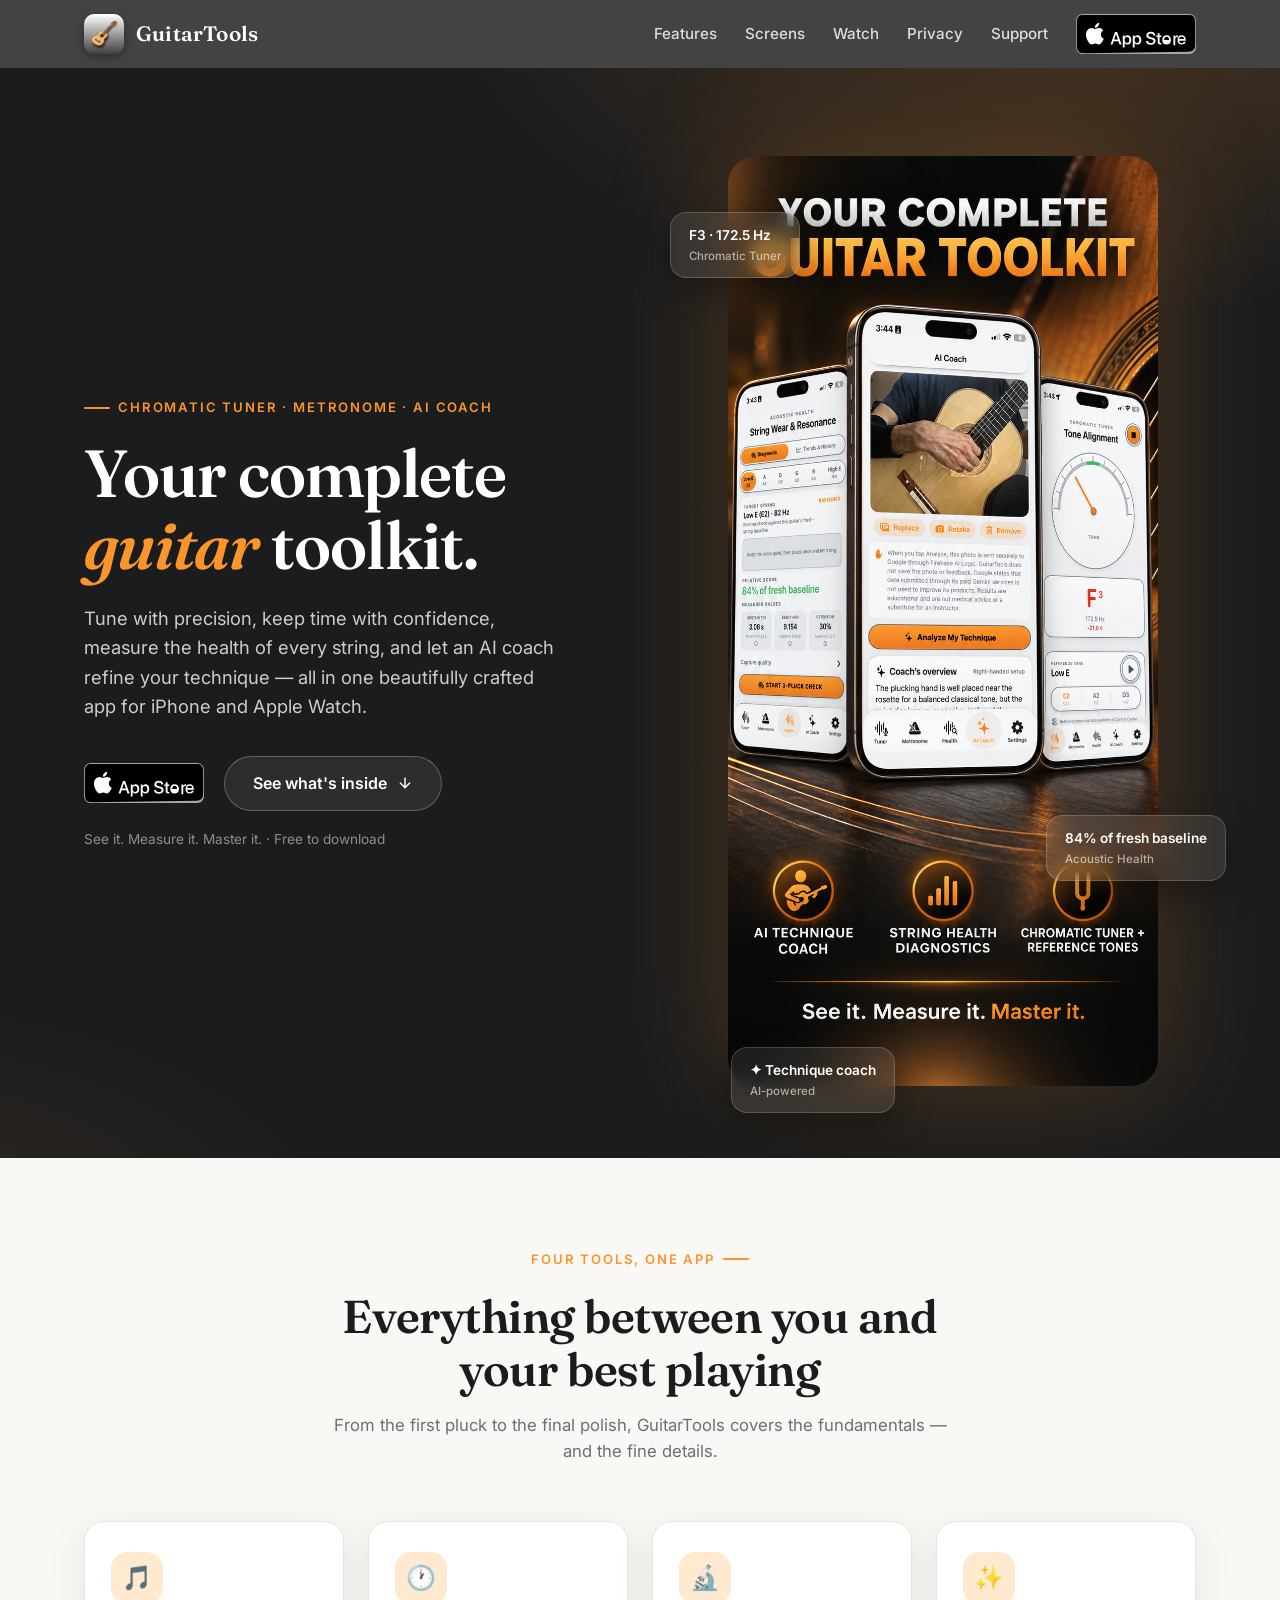
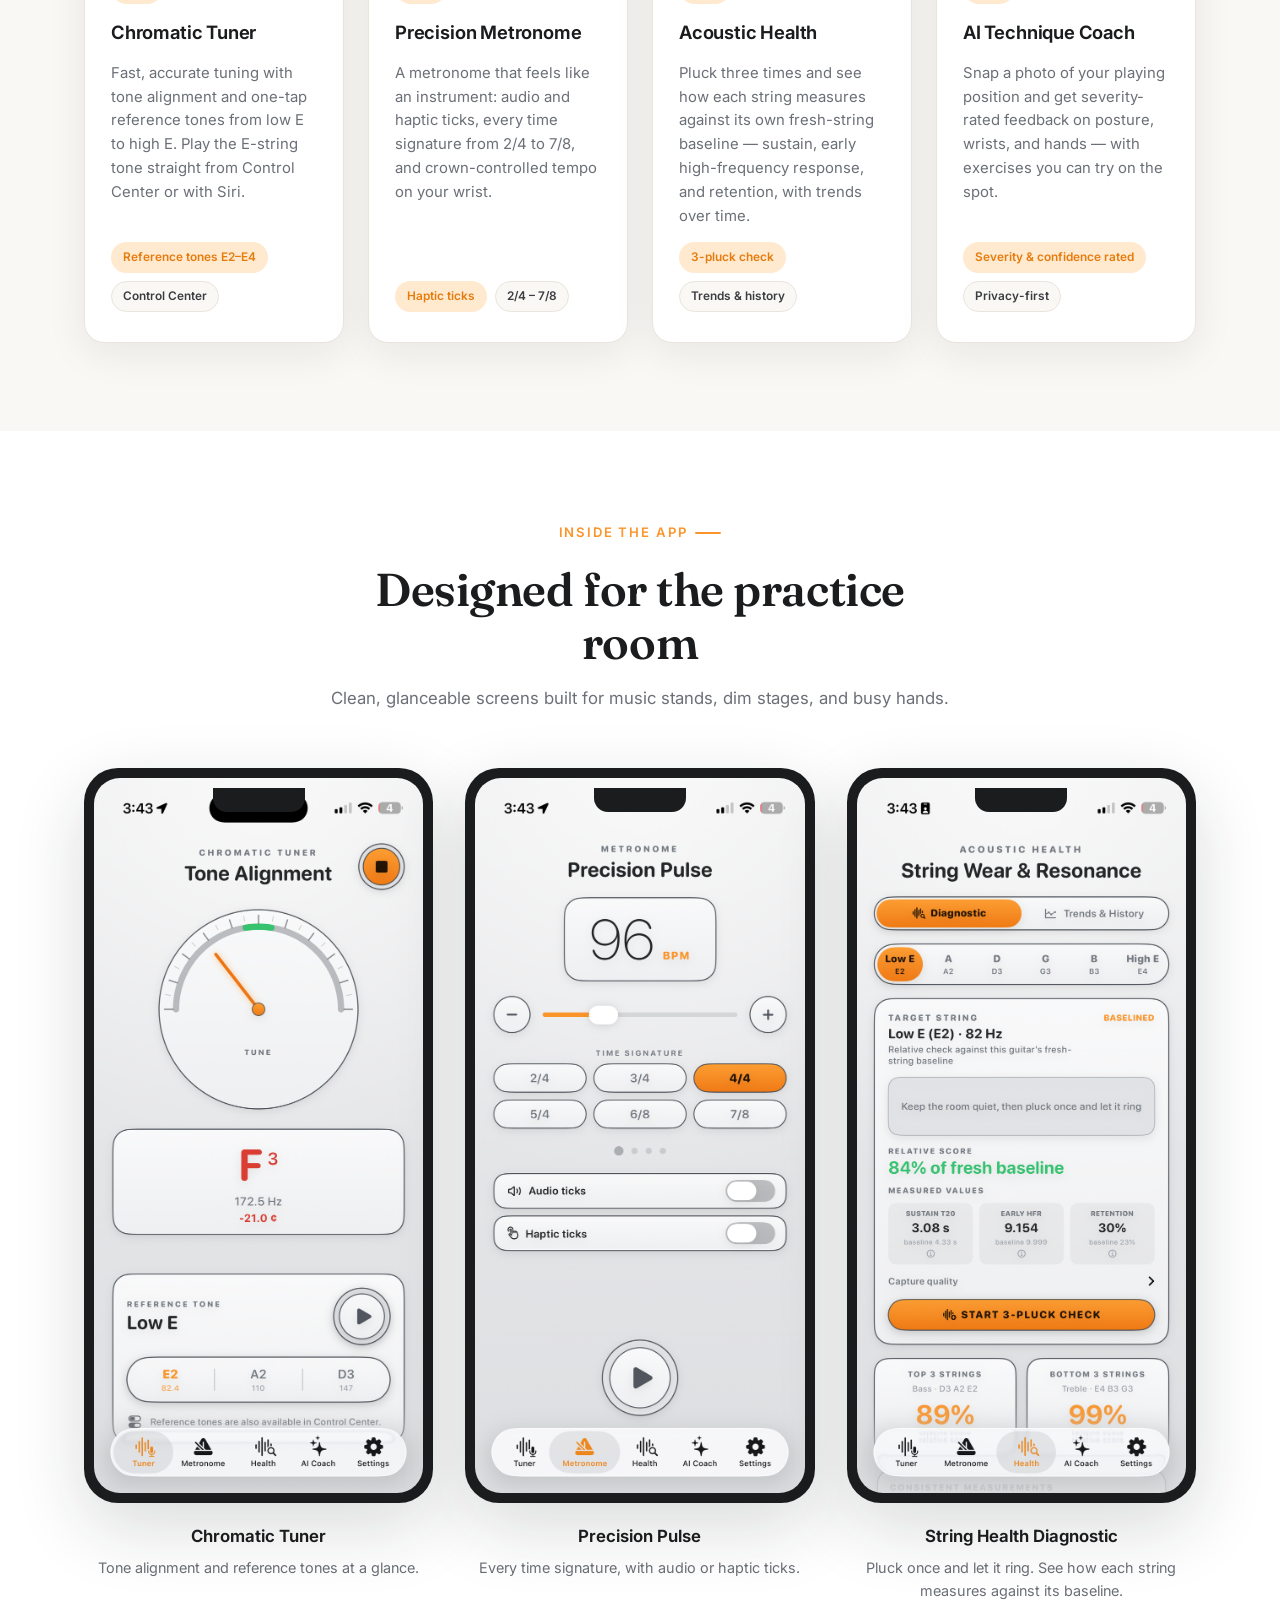
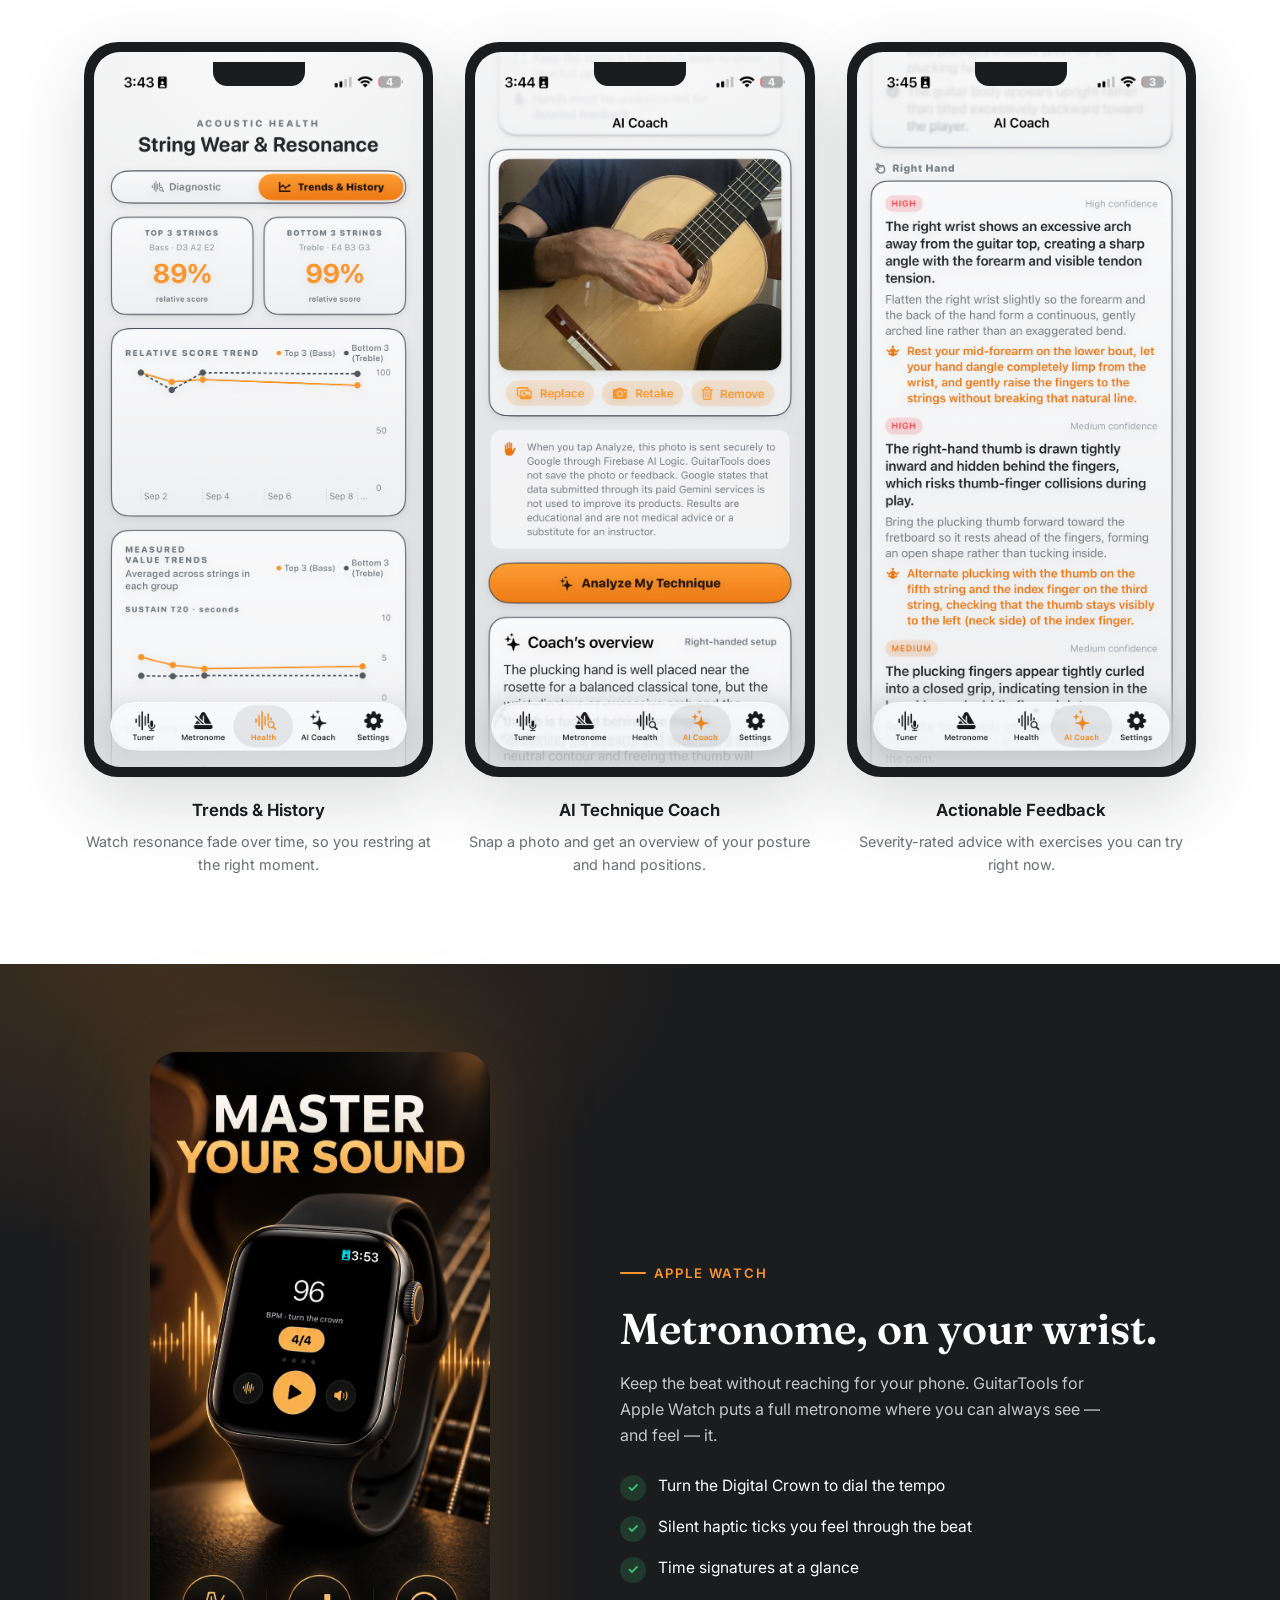
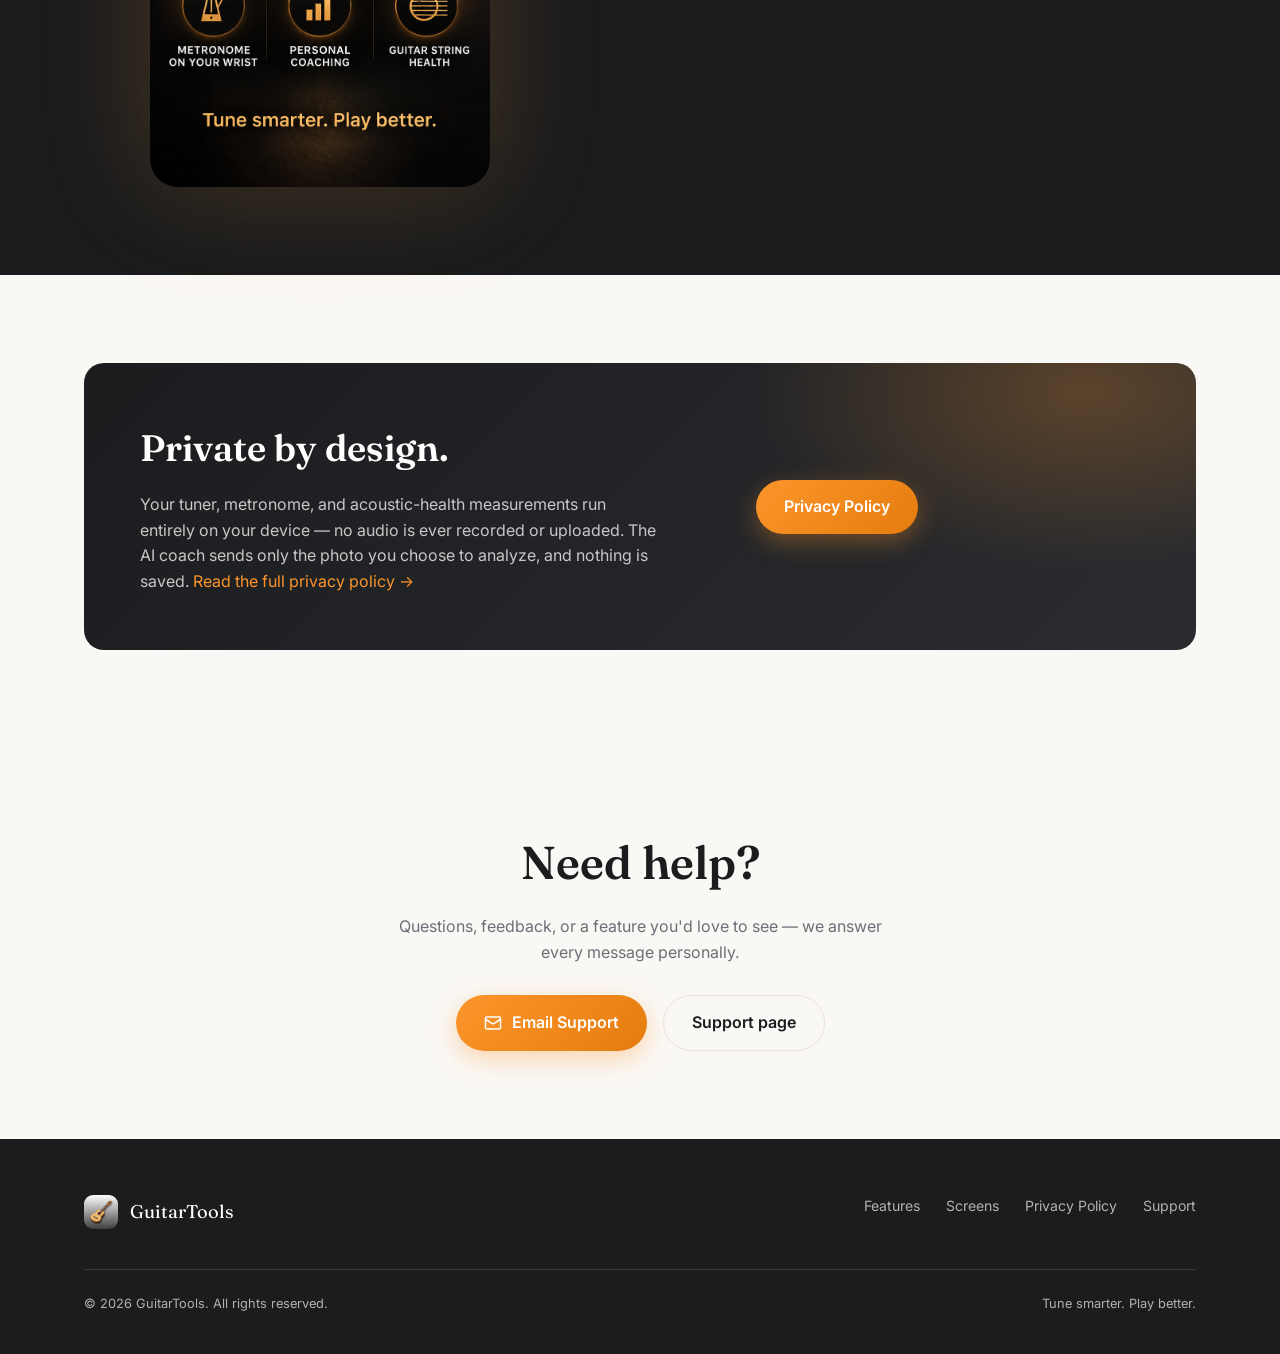
==== index.html @ 4e12defb "GuitarTools marketing website Landing page, privacy policy, and support pages for the GuitarTools iP" ====
<!DOCTYPE html>
<html lang="en">
<head>
  <meta charset="UTF-8">
  <meta name="viewport" content="width=device-width, initial-scale=1.0">
  <title>GuitarTools — Your Complete Guitar Toolkit</title>
  <meta name="description" content="GuitarTools is the complete guitar toolkit for iPhone and Apple Watch: chromatic tuner with reference tones, precision metronome, acoustic string-health diagnostics, and an AI technique coach.">

  <link rel="icon" type="image/png" sizes="32x32" href="assets/icons/icon-32.png">
  <link rel="icon" type="image/png" sizes="48x48" href="assets/icons/icon-48.png">
  <link rel="icon" type="image/png" sizes="96x96" href="assets/icons/icon-96.png">
  <link rel="icon" href="assets/icons/favicon.ico">
  <link rel="apple-touch-icon" href="assets/icons/apple-touch-icon.png">
  <link rel="manifest" href="site.webmanifest">

  <meta property="og:type" content="website">
  <meta property="og:title" content="GuitarTools — Your Complete Guitar Toolkit">
  <meta property="og:description" content="Tuner. Metronome. String health. AI coaching. See it. Measure it. Master it.">
  <meta property="og:image" content="assets/icons/icon-1024.png">

  <link rel="preconnect" href="https://fonts.googleapis.com">
  <link rel="preconnect" href="https://fonts.gstatic.com" crossorigin>
  <link href="https://fonts.googleapis.com/css2?family=Fraunces:ital,opsz,wght@0,9..144,500;0,9..144,600;1,9..144,500;1,9..144,600&family=Inter:wght@400;500;600;700&display=swap" rel="stylesheet">
  <link rel="stylesheet" href="styles.css">
</head>
<body>

  <!-- ======================= NAV ======================= -->
  <nav class="nav">
    <div class="nav-inner">
      <a class="brand" href="index.html">
        <img src="assets/icons/icon-96.png" alt="GuitarTools icon">
        GuitarTools
      </a>
      <div class="nav-links">
        <a class="link-text" href="#features">Features</a>
        <a class="link-text" href="#screens">Screens</a>
        <a class="link-text" href="#watch">Watch</a>
        <a class="link-text" href="privacy.html">Privacy</a>
        <a class="link-text" href="support.html">Support</a>
        <a class="appstore-badge small" href="https://apps.apple.com/us/search?term=GuitarTools" aria-label="Download GuitarTools on the App Store">
          <img src="assets/appstore-badge.svg" alt="Download on the App Store">
        </a>
      </div>
    </div>
  </nav>

  <!-- ======================= HERO ======================= -->
  <header class="hero">
    <div class="hero-inner">
      <div class="hero-copy">
        <span class="eyebrow">Chromatic Tuner · Metronome · AI Coach</span>
        <h1>Your complete<br><span class="accent">guitar</span> toolkit.</h1>
        <p class="lead">Tune with precision, keep time with confidence, measure the health of every string, and let an AI coach refine your technique — all in one beautifully crafted app for iPhone and Apple&nbsp;Watch.</p>
        <div class="hero-cta">
          <a class="appstore-badge" href="https://apps.apple.com/us/search?term=GuitarTools" aria-label="Download GuitarTools on the App Store">
            <img src="assets/appstore-badge.svg" alt="Download on the App Store">
          </a>
          <a class="btn btn-ghost-light" href="#screens">See what's inside
            <svg width="16" height="16" viewBox="0 0 24 24" fill="none" stroke="currentColor" stroke-width="2.2" stroke-linecap="round" stroke-linejoin="round"><path d="M12 5v14M19 12l-7 7-7-7"/></svg>
          </a>
        </div>
        <p class="hero-note">See it. Measure it. Master it. · Free to download</p>
      </div>
      <div class="hero-art reveal">
        <img src="assets/hero.png" alt="GuitarTools app showing tuner, acoustic health, and AI coach screens">
        <div class="hero-chip tuner-chip">F3 · 172.5 Hz<span>Chromatic Tuner</span></div>
        <div class="hero-chip health-chip">84% of fresh baseline<span>Acoustic Health</span></div>
        <div class="hero-chip ai-chip">&#10022; Technique coach<span>AI-powered</span></div>
      </div>
    </div>
  </header>

  <!-- ======================= FEATURES ======================= -->
  <section id="features">
    <div class="wrap">
      <div class="section-head reveal">
        <span class="eyebrow">Four tools, one app</span>
        <h2>Everything between you and your best playing</h2>
        <p>From the first pluck to the final polish, GuitarTools covers the fundamentals — and the fine details.</p>
      </div>

      <div class="features-grid">
        <div class="feature-card reveal">
          <div class="feature-icon">&#127925;</div>
          <h3>Chromatic Tuner</h3>
          <p>Fast, accurate tuning with tone alignment and one-tap reference tones from low E to high E. Play the E-string tone straight from Control Center or with Siri.</p>
          <div class="feature-tags">
            <span class="tag hot">Reference tones E2–E4</span>
            <span class="tag">Control Center</span>
          </div>
        </div>

        <div class="feature-card reveal">
          <div class="feature-icon">&#128336;</div>
          <h3>Precision Metronome</h3>
          <p>A metronome that feels like an instrument: audio and haptic ticks, every time signature from 2/4 to 7/8, and crown-controlled tempo on your wrist.</p>
          <div class="feature-tags">
            <span class="tag hot">Haptic ticks</span>
            <span class="tag">2/4 – 7/8</span>
          </div>
        </div>

        <div class="feature-card reveal">
          <div class="feature-icon">&#128300;</div>
          <h3>Acoustic Health</h3>
          <p>Pluck three times and see how each string measures against its own fresh-string baseline — sustain, early high-frequency response, and retention, with trends over time.</p>
          <div class="feature-tags">
            <span class="tag hot">3-pluck check</span>
            <span class="tag">Trends &amp; history</span>
          </div>
        </div>

        <div class="feature-card reveal">
          <div class="feature-icon">&#10024;</div>
          <h3>AI Technique Coach</h3>
          <p>Snap a photo of your playing position and get severity-rated feedback on posture, wrists, and hands — with exercises you can try on the spot.</p>
          <div class="feature-tags">
            <span class="tag hot">Severity &amp; confidence rated</span>
            <span class="tag">Privacy-first</span>
          </div>
        </div>
      </div>
    </div>
  </section>

  <!-- ======================= GALLERY ======================= -->
  <section id="screens" class="gallery">
    <div class="wrap">
      <div class="section-head reveal">
        <span class="eyebrow">Inside the app</span>
        <h2>Designed for the practice room</h2>
        <p>Clean, glanceable screens built for music stands, dim stages, and busy hands.</p>
      </div>

      <div class="gallery-grid">
        <div class="gallery-item reveal">
          <div class="phone"><img src="assets/screens/tuner.png" alt="GuitarTools chromatic tuner screen" loading="lazy"></div>
          <h3>Chromatic Tuner</h3>
          <p>Tone alignment and reference tones at a glance.</p>
        </div>
        <div class="gallery-item reveal">
          <div class="phone"><img src="assets/screens/metronome.png" alt="GuitarTools metronome screen" loading="lazy"></div>
          <h3>Precision Pulse</h3>
          <p>Every time signature, with audio or haptic ticks.</p>
        </div>
        <div class="gallery-item reveal">
          <div class="phone"><img src="assets/screens/health.png" alt="GuitarTools acoustic health diagnostic screen" loading="lazy"></div>
          <h3>String Health Diagnostic</h3>
          <p>Pluck once and let it ring. See how each string measures against its baseline.</p>
        </div>
        <div class="gallery-item reveal">
          <div class="phone"><img src="assets/screens/health-trends.png" alt="GuitarTools acoustic health trends screen" loading="lazy"></div>
          <h3>Trends &amp; History</h3>
          <p>Watch resonance fade over time, so you restring at the right moment.</p>
        </div>
        <div class="gallery-item reveal">
          <div class="phone"><img src="assets/screens/ai-coach.png" alt="GuitarTools AI coach camera screen" loading="lazy"></div>
          <h3>AI Technique Coach</h3>
          <p>Snap a photo and get an overview of your posture and hand positions.</p>
        </div>
        <div class="gallery-item reveal">
          <div class="phone"><img src="assets/screens/ai-coach-feedback.png" alt="GuitarTools AI coach feedback screen" loading="lazy"></div>
          <h3>Actionable Feedback</h3>
          <p>Severity-rated advice with exercises you can try right now.</p>
        </div>
      </div>
    </div>
  </section>

  <!-- ======================= WATCH ======================= -->
  <section id="watch" class="watch-section">
    <div class="wrap watch-inner">
      <div class="watch-art reveal">
        <img src="assets/watch.png" alt="GuitarTools metronome on Apple Watch">
      </div>
      <div class="watch-copy reveal">
        <span class="eyebrow">Apple Watch</span>
        <h2>Metronome, on your wrist.</h2>
        <p>Keep the beat without reaching for your phone. GuitarTools for Apple Watch puts a full metronome where you can always see — and feel — it.</p>
        <ul class="watch-points">
          <li>Turn the Digital Crown to dial the tempo</li>
          <li>Silent haptic ticks you feel through the beat</li>
          <li>Time signatures at a glance</li>
        </ul>
      </div>
    </div>
  </section>

  <!-- ======================= PRIVACY BANNER ======================= -->
  <section id="privacy">
    <div class="wrap">
      <div class="privacy-banner reveal">
        <div>
          <h2>Private by design.</h2>
          <p>Your tuner, metronome, and acoustic-health measurements run entirely on your device — no audio is ever recorded or uploaded. The AI coach sends only the photo you choose to analyze, and nothing is saved. <a href="privacy.html" style="color: var(--mango);">Read the full privacy policy &#8594;</a></p>
        </div>
        <div>
          <a class="btn btn-primary" href="privacy.html">Privacy Policy</a>
        </div>
      </div>
    </div>
  </section>

  <!-- ======================= SUPPORT ======================= -->
  <section class="support-cta">
    <div class="wrap">
      <h2 class="reveal">Need help?</h2>
      <p class="reveal">Questions, feedback, or a feature you'd love to see — we answer every message personally.</p>
      <div class="cta-row reveal">
        <a class="btn btn-primary" href="mailto:apps@maadotaa.com?subject=need%20help%20with%20GuitarTools">
          <svg width="18" height="18" viewBox="0 0 24 24" fill="none" stroke="currentColor" stroke-width="2" stroke-linecap="round" stroke-linejoin="round"><rect x="2" y="4" width="20" height="16" rx="2"/><path d="m22 7-8.97 5.7a1.94 1.94 0 0 1-2.06 0L2 7"/></svg>
          Email Support
        </a>
        <a class="btn btn-ghost" href="support.html">Support page</a>
      </div>
    </div>
  </section>

  <!-- ======================= FOOTER ======================= -->
  <footer>
    <div class="wrap">
      <div class="footer-inner">
        <div class="footer-brand">
          <img src="assets/icons/icon-96.png" alt="GuitarTools icon">
          GuitarTools
        </div>
        <div class="footer-links">
          <a href="#features">Features</a>
          <a href="#screens">Screens</a>
          <a href="privacy.html">Privacy Policy</a>
          <a href="support.html">Support</a>
        </div>
      </div>
      <div class="footer-bottom">
        <span>&copy; 2026 GuitarTools. All rights reserved.</span>
        <span>Tune smarter. Play better.</span>
      </div>
    </div>
  </footer>

  <script>
    // Reveal-on-scroll
    const observer = new IntersectionObserver((entries) => {
      entries.forEach((entry) => {
        if (entry.isIntersecting) {
          entry.target.classList.add('visible');
          observer.unobserve(entry.target);
        }
      });
    }, { threshold: 0.12 });
    document.querySelectorAll('.reveal').forEach((el) => observer.observe(el));
  </script>
</body>
</html>
---- styles.css ----
/* ============================================================
   GuitarTools — marketing site styles
   Palette: ink #1B1C1E · mango #FB952B · paper #FAF8F5
   ============================================================ */

:root {
  --ink: #1b1c1e;
  --ink-soft: #3a3d41;
  --ink-mute: #6b6f76;
  --mango: #fb952b;
  --mango-deep: #e67c0e;
  --mango-soft: #ffe9cf;
  --paper: #faf8f5;
  --card: #ffffff;
  --line: #e9e4dc;
  --green: #38c270;
  --radius: 20px;
  --radius-sm: 12px;
  --shadow: 0 10px 40px rgba(27, 28, 30, 0.08);
  --shadow-lg: 0 24px 70px rgba(27, 28, 30, 0.16);
  --font-body: "Inter", -apple-system, BlinkMacSystemFont, "Segoe UI", Roboto, sans-serif;
  --font-display: "Fraunces", "Iowan Old Style", Georgia, serif;
}

* { margin: 0; padding: 0; box-sizing: border-box; }

html { scroll-behavior: smooth; }

body {
  font-family: var(--font-body);
  color: var(--ink);
  background: var(--paper);
  line-height: 1.6;
  -webkit-font-smoothing: antialiased;
}

img { display: block; max-width: 100%; }

a { color: inherit; text-decoration: none; }

.wrap {
  max-width: 1160px;
  margin: 0 auto;
  padding: 0 24px;
}

/* ---------- Buttons ---------- */

.btn {
  display: inline-flex;
  align-items: center;
  gap: 10px;
  font-weight: 600;
  font-size: 1rem;
  padding: 14px 28px;
  border-radius: 999px;
  transition: transform 0.15s ease, box-shadow 0.15s ease, background 0.15s ease;
  cursor: pointer;
  border: none;
}

.btn-primary {
  background: linear-gradient(135deg, var(--mango), var(--mango-deep));
  color: #fff;
  box-shadow: 0 8px 24px rgba(251, 149, 43, 0.35);
}
.btn-primary:hover { transform: translateY(-2px); box-shadow: 0 12px 30px rgba(251, 149, 43, 0.45); }

.btn-ghost {
  background: transparent;
  color: var(--ink);
  border: 1.5px solid var(--line);
}
.btn-ghost:hover { border-color: var(--mango); color: var(--mango-deep); }

.btn-ghost-light {
  background: rgba(255, 255, 255, 0.08);
  color: #fff;
  border: 1.5px solid rgba(255, 255, 255, 0.25);
  backdrop-filter: blur(6px);
}
.btn-ghost-light:hover { border-color: var(--mango); color: var(--mango); }

.btn svg { flex: none; }

/* ---------- App Store badge ---------- */

.appstore-badge {
  display: inline-block;
  transition: transform 0.15s ease, opacity 0.15s ease;
}
.appstore-badge:hover { transform: translateY(-2px); opacity: 0.92; }
.appstore-badge svg { height: 54px; width: auto; display: block; }
.appstore-badge.small svg { height: 44px; }

/* ---------- Nav ---------- */

.nav {
  position: sticky;
  top: 0;
  z-index: 50;
  background: rgba(27, 28, 30, 0.82);
  backdrop-filter: blur(14px);
  -webkit-backdrop-filter: blur(14px);
  color: #fff;
}
.nav-inner {
  display: flex;
  align-items: center;
  justify-content: space-between;
  padding: 14px 24px;
  max-width: 1160px;
  margin: 0 auto;
}
.brand {
  display: flex;
  align-items: center;
  gap: 12px;
  font-family: var(--font-display);
  font-weight: 600;
  font-size: 1.3rem;
  letter-spacing: 0.01em;
}
.brand img { width: 40px; height: 40px; border-radius: 10px; box-shadow: 0 3px 10px rgba(0, 0, 0, 0.35); }
.nav-links { display: flex; align-items: center; gap: 28px; }
.nav-links a {
  font-size: 0.95rem;
  font-weight: 500;
  color: rgba(255, 255, 255, 0.82);
  transition: color 0.15s ease;
}
.nav-links a:hover { color: var(--mango); }
.nav .appstore-badge svg { height: 40px; }

@media (max-width: 860px) {
  .nav-links a.link-text { display: none; }
}

/* ---------- Hero ---------- */

.hero {
  position: relative;
  background:
    radial-gradient(1100px 600px at 85% -10%, rgba(251, 149, 43, 0.22), transparent 60%),
    radial-gradient(900px 500px at -10% 110%, rgba(251, 149, 43, 0.10), transparent 55%),
    var(--ink);
  color: #fff;
  overflow: hidden;
}
.hero-inner {
  max-width: 1160px;
  margin: 0 auto;
  padding: 88px 24px 72px;
  display: grid;
  grid-template-columns: 1.05fr 0.95fr;
  gap: 48px;
  align-items: center;
}
.eyebrow {
  display: inline-flex;
  align-items: center;
  gap: 8px;
  font-size: 0.82rem;
  font-weight: 600;
  letter-spacing: 0.14em;
  text-transform: uppercase;
  color: var(--mango);
  margin-bottom: 20px;
}
.eyebrow::before {
  content: "";
  width: 26px;
  height: 2px;
  background: var(--mango);
  border-radius: 2px;
}
.hero h1 {
  font-family: var(--font-display);
  font-weight: 600;
  font-size: clamp(2.6rem, 5.2vw, 4.2rem);
  line-height: 1.08;
  letter-spacing: -0.015em;
  margin-bottom: 22px;
}
.hero h1 .accent {
  color: var(--mango);
  font-style: italic;
}
.hero p.lead {
  font-size: 1.15rem;
  color: rgba(255, 255, 255, 0.78);
  max-width: 480px;
  margin-bottom: 34px;
}
.hero-cta { display: flex; align-items: center; gap: 20px; flex-wrap: wrap; }
.hero-note { margin-top: 18px; font-size: 0.85rem; color: rgba(255, 255, 255, 0.5); }

.hero-art {
  position: relative;
  display: flex;
  justify-content: center;
}
.hero-art img {
  width: min(100%, 430px);
  border-radius: 28px;
  box-shadow: var(--shadow-lg), 0 0 120px rgba(251, 149, 43, 0.25);
}
.hero-chip {
  position: absolute;
  background: rgba(255, 255, 255, 0.09);
  border: 1px solid rgba(255, 255, 255, 0.18);
  backdrop-filter: blur(10px);
  -webkit-backdrop-filter: blur(10px);
  padding: 12px 18px;
  border-radius: 16px;
  font-size: 0.85rem;
  font-weight: 600;
  box-shadow: 0 12px 34px rgba(0, 0, 0, 0.35);
  animation: float 6s ease-in-out infinite;
}
.hero-chip span { display: block; font-size: 0.72rem; font-weight: 500; color: rgba(255, 255, 255, 0.6); }
.hero-chip.tuner-chip { top: 6%; left: -4%; }
.hero-chip.health-chip { bottom: 22%; right: -6%; animation-delay: 1.4s; }
.hero-chip.ai-chip { bottom: -3%; left: 8%; animation-delay: 2.6s; }

@keyframes float {
  0%, 100% { transform: translateY(0); }
  50% { transform: translateY(-9px); }
}

@media (max-width: 900px) {
  .hero-inner { grid-template-columns: 1fr; padding: 64px 24px 56px; text-align: center; }
  .hero p.lead { margin-left: auto; margin-right: auto; }
  .hero-cta { justify-content: center; }
  .hero-chip { display: none; }
  .hero-art img { width: min(100%, 340px); }
}

/* ---------- Sections ---------- */

section { padding: 88px 0; }
.section-head { text-align: center; max-width: 640px; margin: 0 auto 56px; }
.section-head .eyebrow { justify-content: center; }
.section-head .eyebrow::before { display: none; }
.section-head .eyebrow::after { content: ""; width: 26px; height: 2px; background: var(--mango); border-radius: 2px; }
.section-head h2 {
  font-family: var(--font-display);
  font-size: clamp(2rem, 3.6vw, 2.9rem);
  font-weight: 600;
  line-height: 1.15;
  letter-spacing: -0.01em;
  margin-bottom: 16px;
}
.section-head p { color: var(--ink-mute); font-size: 1.05rem; }

/* ---------- Feature cards ---------- */

.features-grid {
  display: grid;
  grid-template-columns: repeat(4, 1fr);
  gap: 24px;
}
.feature-card {
  background: var(--card);
  border: 1px solid var(--line);
  border-radius: var(--radius);
  padding: 30px 26px;
  box-shadow: var(--shadow);
  transition: transform 0.2s ease, box-shadow 0.2s ease, border-color 0.2s ease;
  display: flex;
  flex-direction: column;
  gap: 14px;
}
.feature-card:hover {
  transform: translateY(-6px);
  box-shadow: var(--shadow-lg);
  border-color: rgba(251, 149, 43, 0.45);
}
.feature-icon {
  width: 52px;
  height: 52px;
  border-radius: 16px;
  display: grid;
  place-items: center;
  background: var(--mango-soft);
  color: var(--mango-deep);
  font-size: 1.5rem;
}
.feature-card h3 { font-size: 1.15rem; font-weight: 650; letter-spacing: -0.01em; }
.feature-card p { font-size: 0.93rem; color: var(--ink-mute); flex: 1; }
.feature-tags { display: flex; flex-wrap: wrap; gap: 8px; }
.tag {
  font-size: 0.74rem;
  font-weight: 600;
  color: var(--ink-soft);
  background: var(--paper);
  border: 1px solid var(--line);
  padding: 5px 11px;
  border-radius: 999px;
}
.tag.hot { color: var(--mango-deep); background: var(--mango-soft); border-color: transparent; }

@media (max-width: 1020px) { .features-grid { grid-template-columns: repeat(2, 1fr); } }
@media (max-width: 560px) { .features-grid { grid-template-columns: 1fr; } }

/* ---------- Gallery ---------- */

.gallery { background: #fff; }
.gallery-grid {
  display: grid;
  grid-template-columns: repeat(3, 1fr);
  gap: 40px 32px;
}
.gallery-item { text-align: center; }
.phone {
  position: relative;
  border-radius: 34px;
  background: var(--ink);
  padding: 10px;
  box-shadow: var(--shadow-lg);
  transition: transform 0.25s ease, box-shadow 0.25s ease;
}
.gallery-item:hover .phone { transform: translateY(-8px) scale(1.015); }
.phone::before {
  content: "";
  position: absolute;
  top: 20px;
  left: 50%;
  transform: translateX(-50%);
  width: 92px;
  height: 24px;
  background: var(--ink);
  border-radius: 0 0 14px 14px;
  z-index: 2;
}
.phone img {
  width: 100%;
  aspect-ratio: 1260 / 2736;
  object-fit: cover;
  object-position: top;
  border-radius: 26px;
}
.gallery-item h3 { margin-top: 20px; font-size: 1.05rem; font-weight: 650; }
.gallery-item p { margin-top: 6px; font-size: 0.9rem; color: var(--ink-mute); }

@media (max-width: 900px) { .gallery-grid { grid-template-columns: repeat(2, 1fr); } }
@media (max-width: 560px) { .gallery-grid { grid-template-columns: 1fr; max-width: 340px; margin: 0 auto; } }

/* ---------- Watch ---------- */

.watch-section {
  background:
    radial-gradient(900px 480px at 12% 0%, rgba(251, 149, 43, 0.16), transparent 60%),
    var(--ink);
  color: #fff;
}
.watch-inner {
  display: grid;
  grid-template-columns: 0.9fr 1.1fr;
  gap: 64px;
  align-items: center;
}
.watch-art { display: flex; justify-content: center; }
.watch-art img {
  width: min(100%, 340px);
  border-radius: 28px;
  box-shadow: var(--shadow-lg), 0 0 110px rgba(251, 149, 43, 0.22);
}
.watch-copy h2 {
  font-family: var(--font-display);
  font-size: clamp(1.9rem, 3.4vw, 2.7rem);
  font-weight: 600;
  line-height: 1.15;
  margin-bottom: 18px;
}
.watch-copy p { color: rgba(255, 255, 255, 0.75); margin-bottom: 26px; max-width: 480px; }
.watch-points { list-style: none; display: flex; flex-direction: column; gap: 14px; }
.watch-points li { display: flex; gap: 12px; align-items: flex-start; font-size: 0.97rem; }
.watch-points li::before {
  content: "✓";
  flex: none;
  width: 26px;
  height: 26px;
  border-radius: 50%;
  background: rgba(56, 194, 112, 0.18);
  color: var(--green);
  display: grid;
  place-items: center;
  font-size: 0.85rem;
  font-weight: 700;
  margin-top: 1px;
}
@media (max-width: 860px) {
  .watch-inner { grid-template-columns: 1fr; gap: 40px; text-align: center; }
  .watch-copy p { margin-left: auto; margin-right: auto; }
  .watch-points { text-align: left; max-width: 420px; margin: 0 auto; }
}

/* ---------- Privacy banner ---------- */

.privacy-banner {
  background: linear-gradient(135deg, var(--ink) 0%, #2a2c30 100%);
  color: #fff;
  border-radius: var(--radius);
  padding: 56px;
  display: grid;
  grid-template-columns: 1.2fr 0.8fr;
  gap: 40px;
  align-items: center;
  position: relative;
  overflow: hidden;
}
.privacy-banner::before {
  content: "";
  position: absolute;
  inset: 0;
  background: radial-gradient(560px 300px at 90% 10%, rgba(251, 149, 43, 0.25), transparent 60%);
}
.privacy-banner > * { position: relative; }
.privacy-banner h2 {
  font-family: var(--font-display);
  font-size: clamp(1.7rem, 3vw, 2.3rem);
  font-weight: 600;
  margin-bottom: 14px;
}
.privacy-banner p { color: rgba(255, 255, 255, 0.75); max-width: 520px; }
.privacy-banner .btn { justify-content: center; }
@media (max-width: 800px) {
  .privacy-banner { grid-template-columns: 1fr; padding: 40px 28px; text-align: center; }
  .privacy-banner p { margin: 0 auto; }
}

/* ---------- Support CTA ---------- */

.support-cta { text-align: center; }
.support-cta h2 {
  font-family: var(--font-display);
  font-size: clamp(2rem, 3.6vw, 2.9rem);
  font-weight: 600;
  margin-bottom: 14px;
}
.support-cta p { color: var(--ink-mute); max-width: 520px; margin: 0 auto 30px; }
.support-cta .cta-row { display: flex; gap: 16px; justify-content: center; flex-wrap: wrap; }

/* ---------- Footer ---------- */

footer {
  background: var(--ink);
  color: rgba(255, 255, 255, 0.66);
  padding: 56px 0 40px;
  font-size: 0.88rem;
}
.footer-inner {
  display: flex;
  flex-wrap: wrap;
  gap: 32px;
  justify-content: space-between;
  align-items: flex-start;
}
.footer-brand { display: flex; align-items: center; gap: 12px; color: #fff; font-family: var(--font-display); font-size: 1.15rem; }
.footer-brand img { width: 34px; height: 34px; border-radius: 9px; }
.footer-links { display: flex; gap: 26px; flex-wrap: wrap; }
.footer-links a:hover { color: var(--mango); }
.footer-bottom {
  border-top: 1px solid rgba(255, 255, 255, 0.12);
  margin-top: 40px;
  padding-top: 24px;
  display: flex;
  justify-content: space-between;
  gap: 16px;
  flex-wrap: wrap;
  font-size: 0.8rem;
}

/* ---------- Legal / static pages ---------- */

.page-hero {
  background: var(--ink);
  color: #fff;
  padding: 72px 0 64px;
  text-align: center;
}
.page-hero h1 {
  font-family: var(--font-display);
  font-size: clamp(2.2rem, 4.5vw, 3.4rem);
  font-weight: 600;
  margin-bottom: 12px;
}
.page-hero p { color: rgba(255, 255, 255, 0.65); }
.page-body { max-width: 760px; margin: 0 auto; padding: 64px 24px 96px; }
.page-body h2 {
  font-family: var(--font-display);
  font-size: 1.5rem;
  font-weight: 600;
  margin: 40px 0 14px;
}
.page-body h2:first-child { margin-top: 0; }
.page-body p, .page-body li { color: var(--ink-soft); font-size: 0.98rem; }
.page-body ul { padding-left: 22px; margin: 10px 0 6px; }
.page-body li { margin-bottom: 8px; }
.page-body .card {
  background: #fff;
  border: 1px solid var(--line);
  border-radius: var(--radius-sm);
  padding: 22px 26px;
  margin: 18px 0;
  box-shadow: var(--shadow);
}
.page-body .card strong { display: block; margin-bottom: 6px; color: var(--ink); }
.page-body .updated { color: var(--ink-mute); font-size: 0.82rem; margin-top: 48px; }

/* ---------- FAQ ---------- */

.faq-item {
  background: #fff;
  border: 1px solid var(--line);
  border-radius: var(--radius-sm);
  padding: 22px 26px;
  margin-bottom: 14px;
  box-shadow: var(--shadow);
}
.faq-item h3 { font-size: 1.02rem; font-weight: 650; margin-bottom: 8px; }
.faq-item p { color: var(--ink-mute); font-size: 0.93rem; }

/* ---------- Reveal animation ---------- */

.reveal {
  opacity: 0;
  transform: translateY(26px);
  transition: opacity 0.6s ease, transform 0.6s ease;
}
.reveal.visible { opacity: 1; transform: translateY(0); }

@media (prefers-reduced-motion: reduce) {
  .reveal { opacity: 1; transform: none; transition: none; }
  .hero-chip { animation: none; }
  html { scroll-behavior: auto; }
}
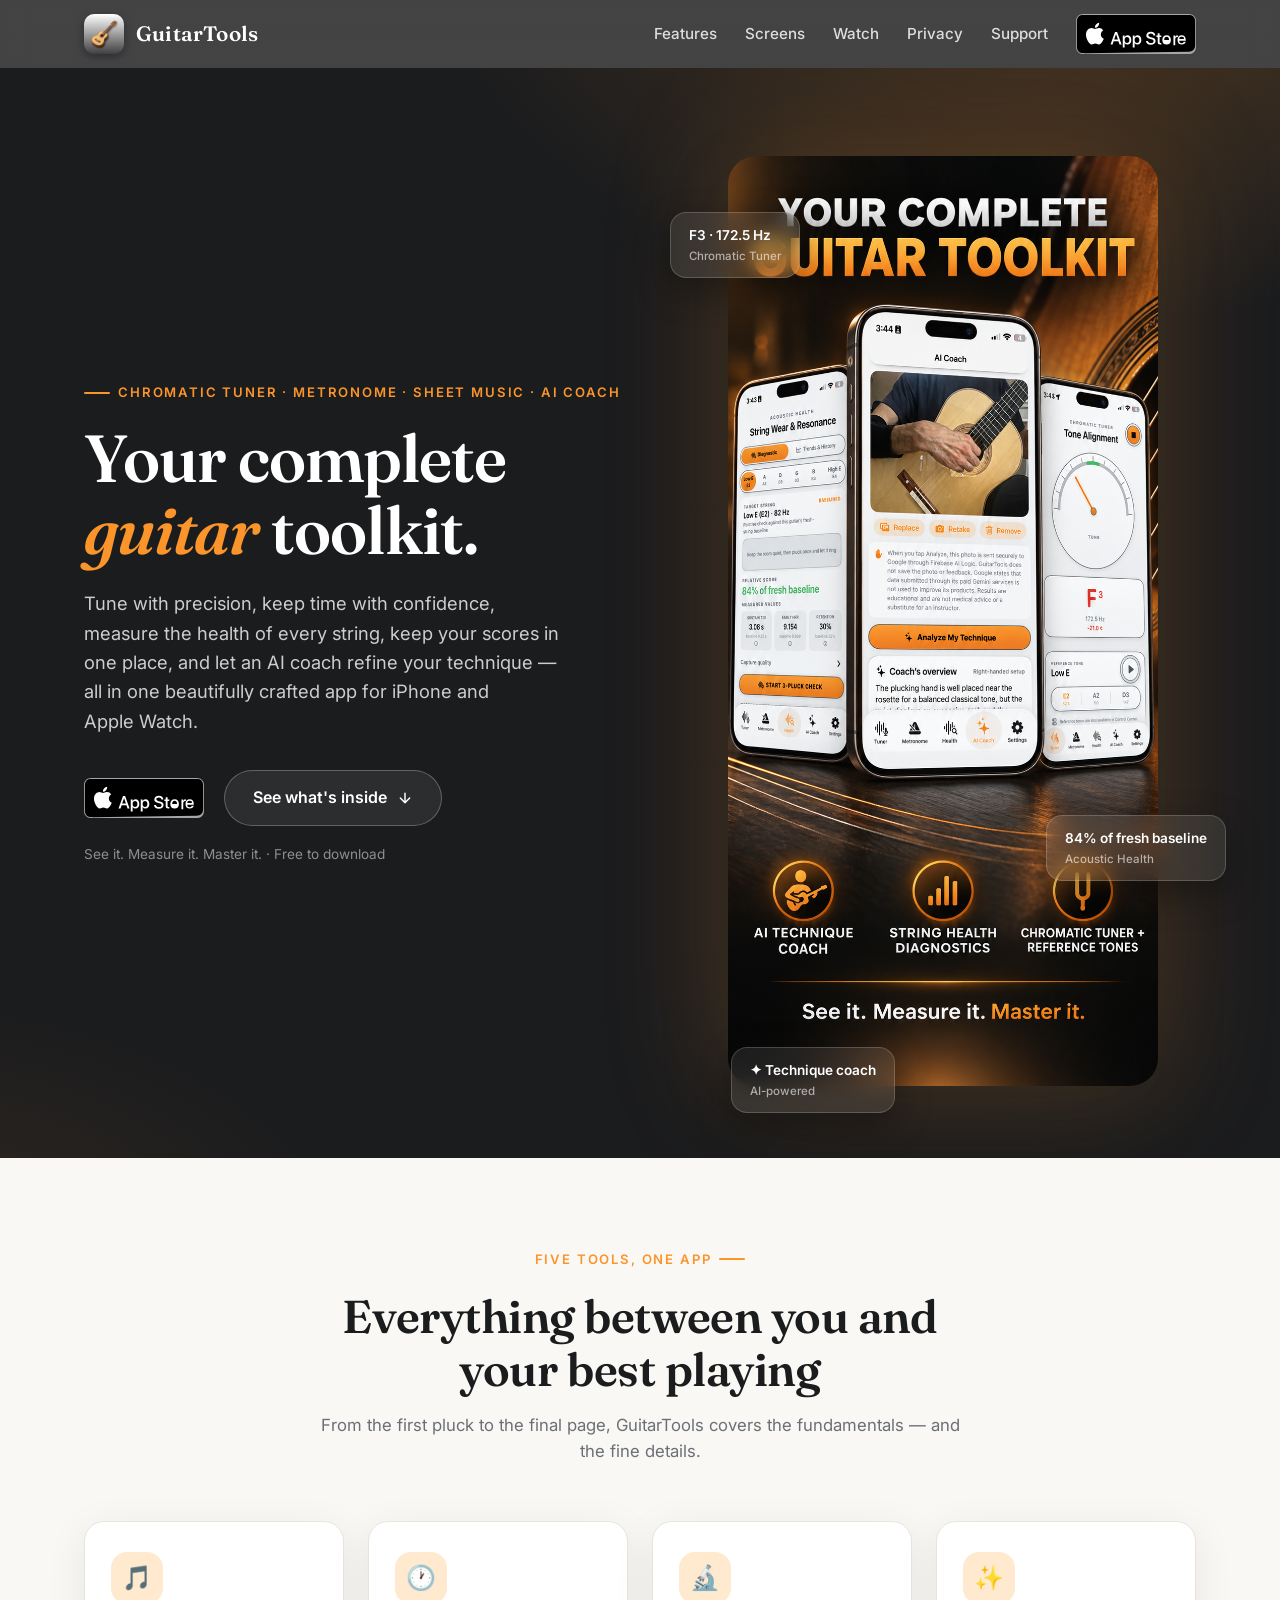
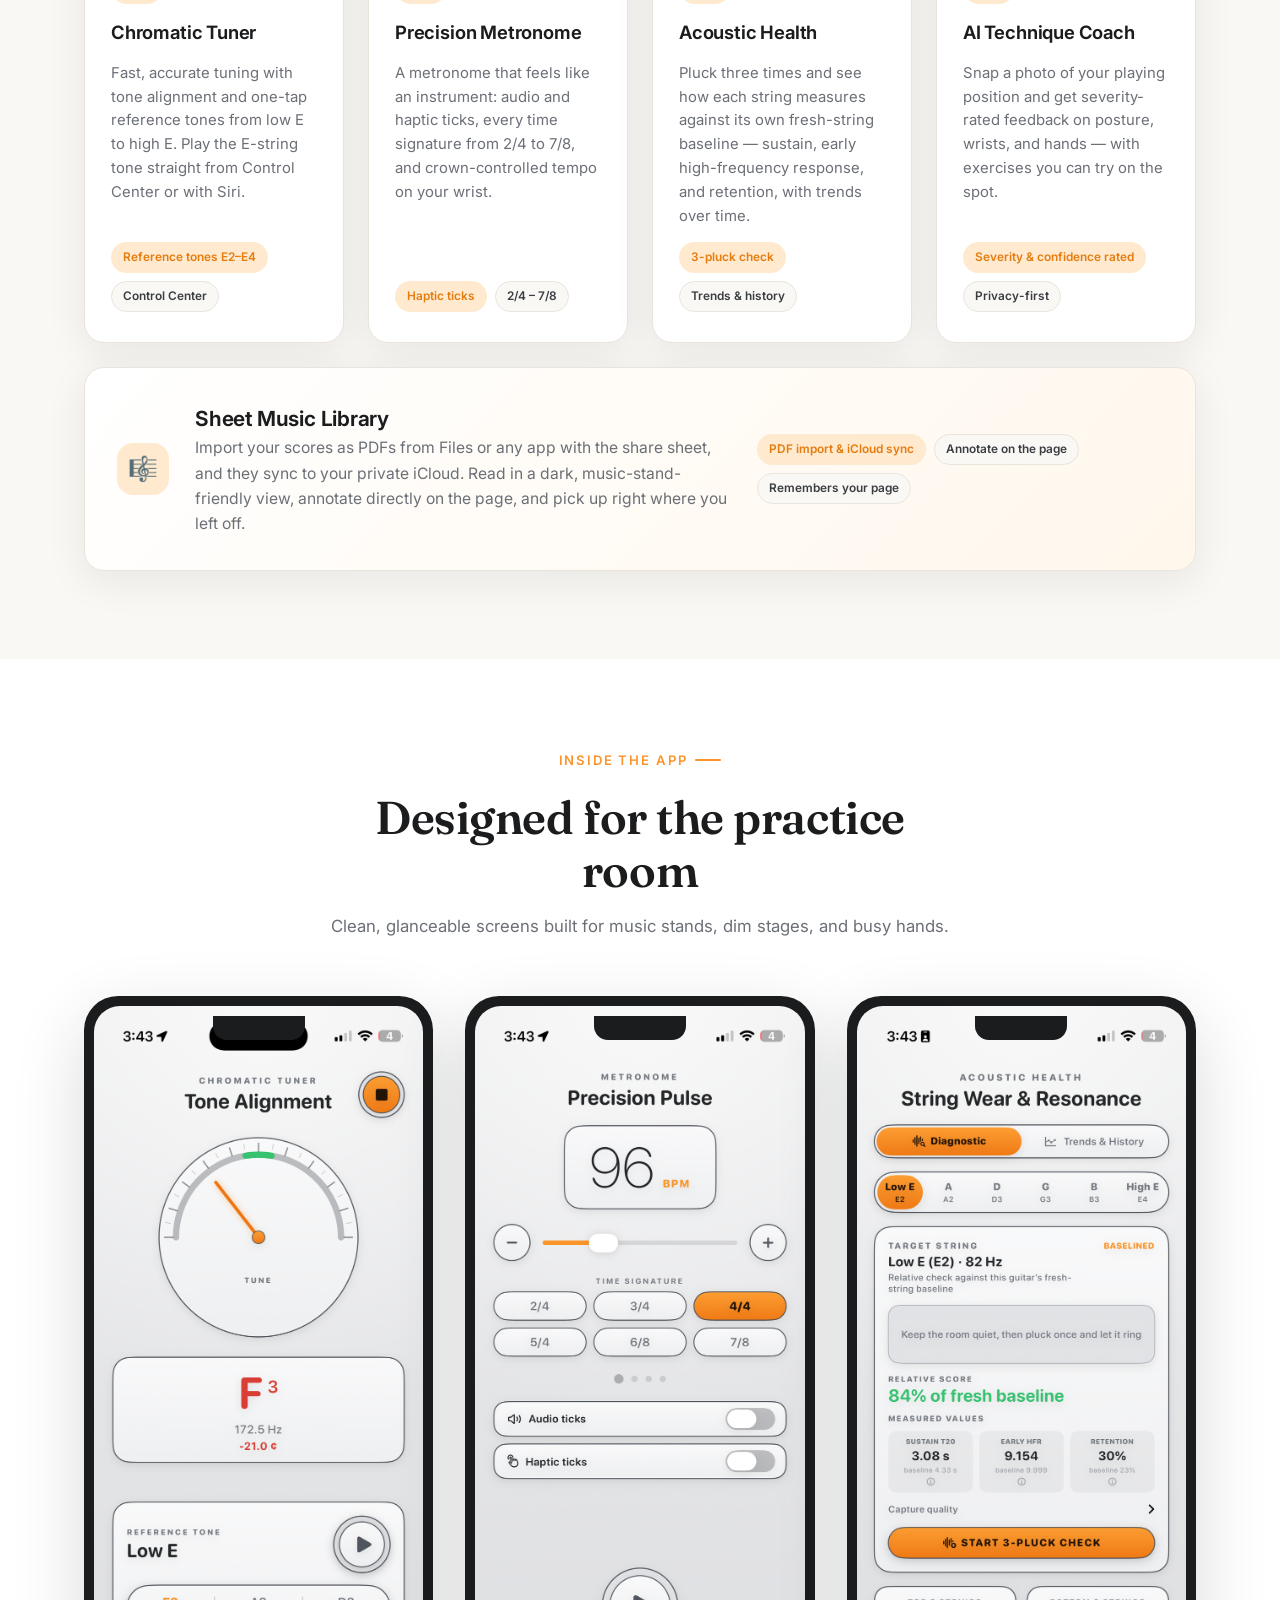
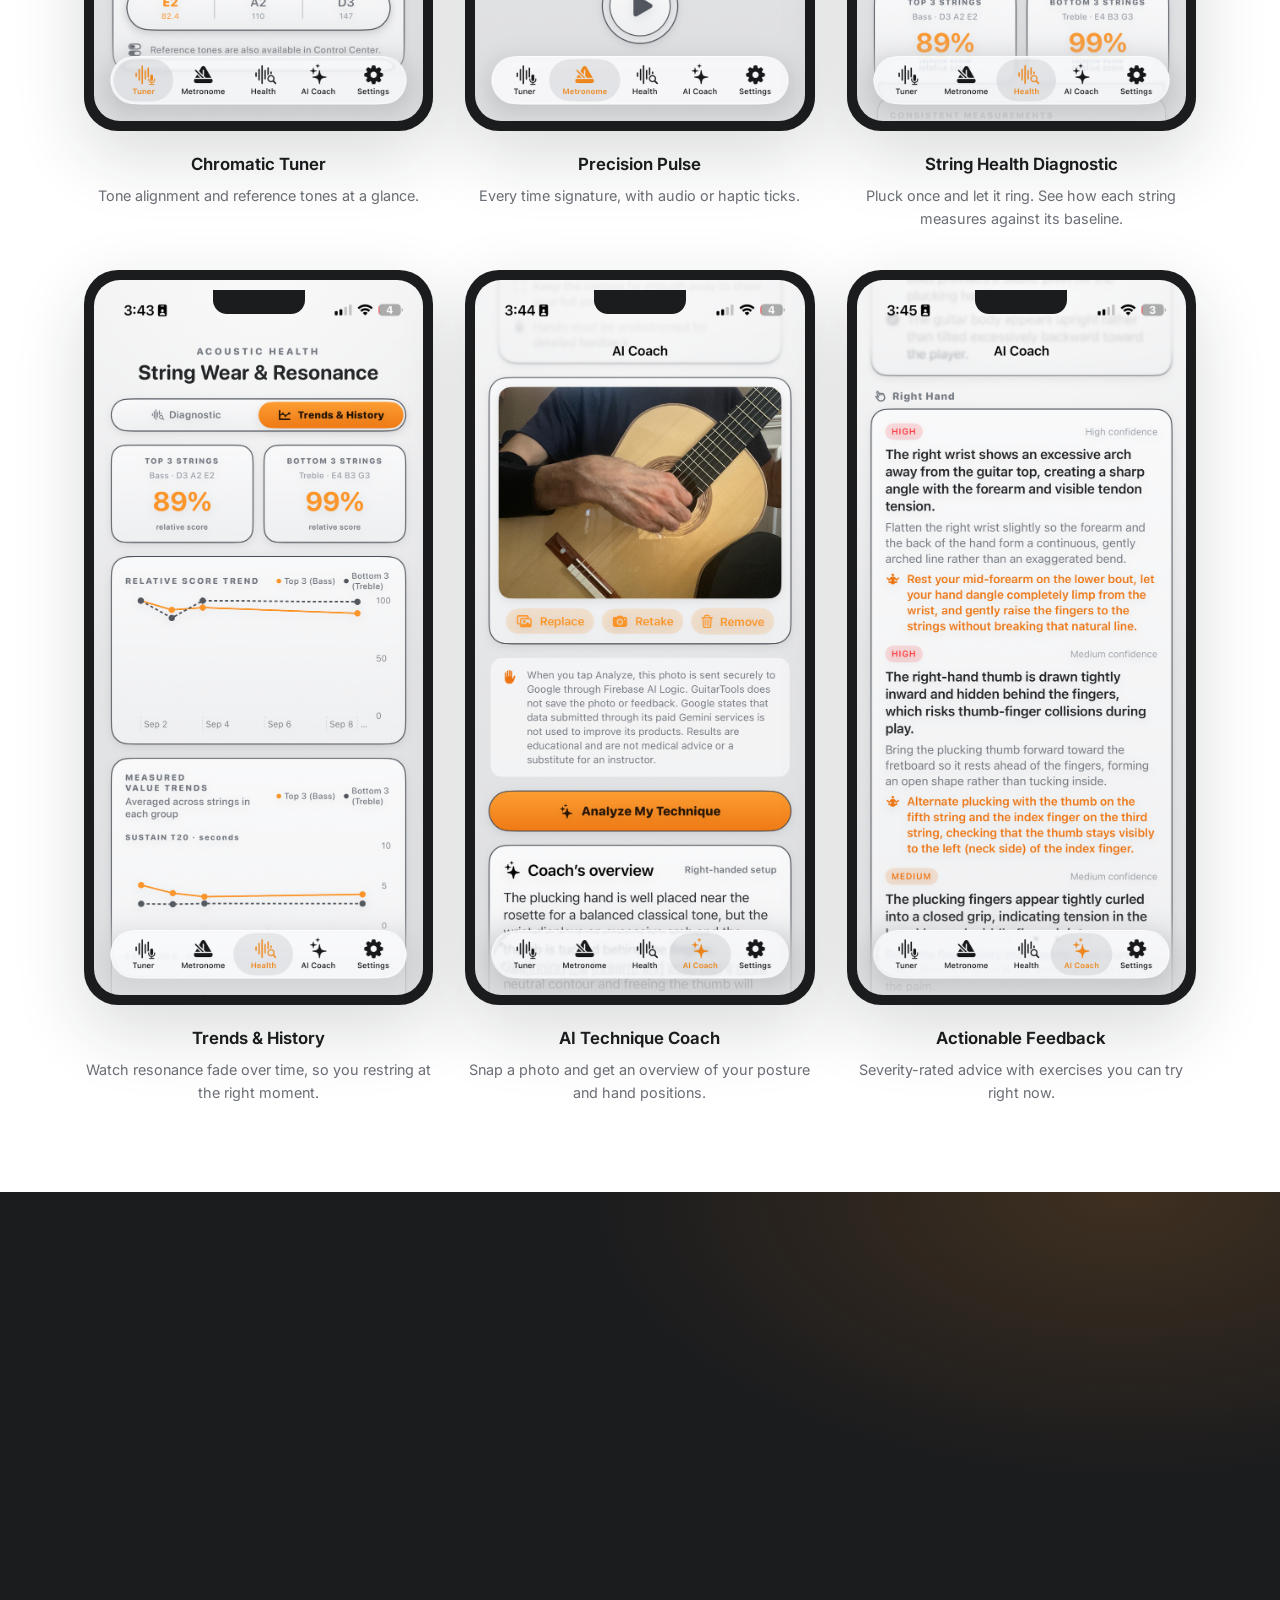
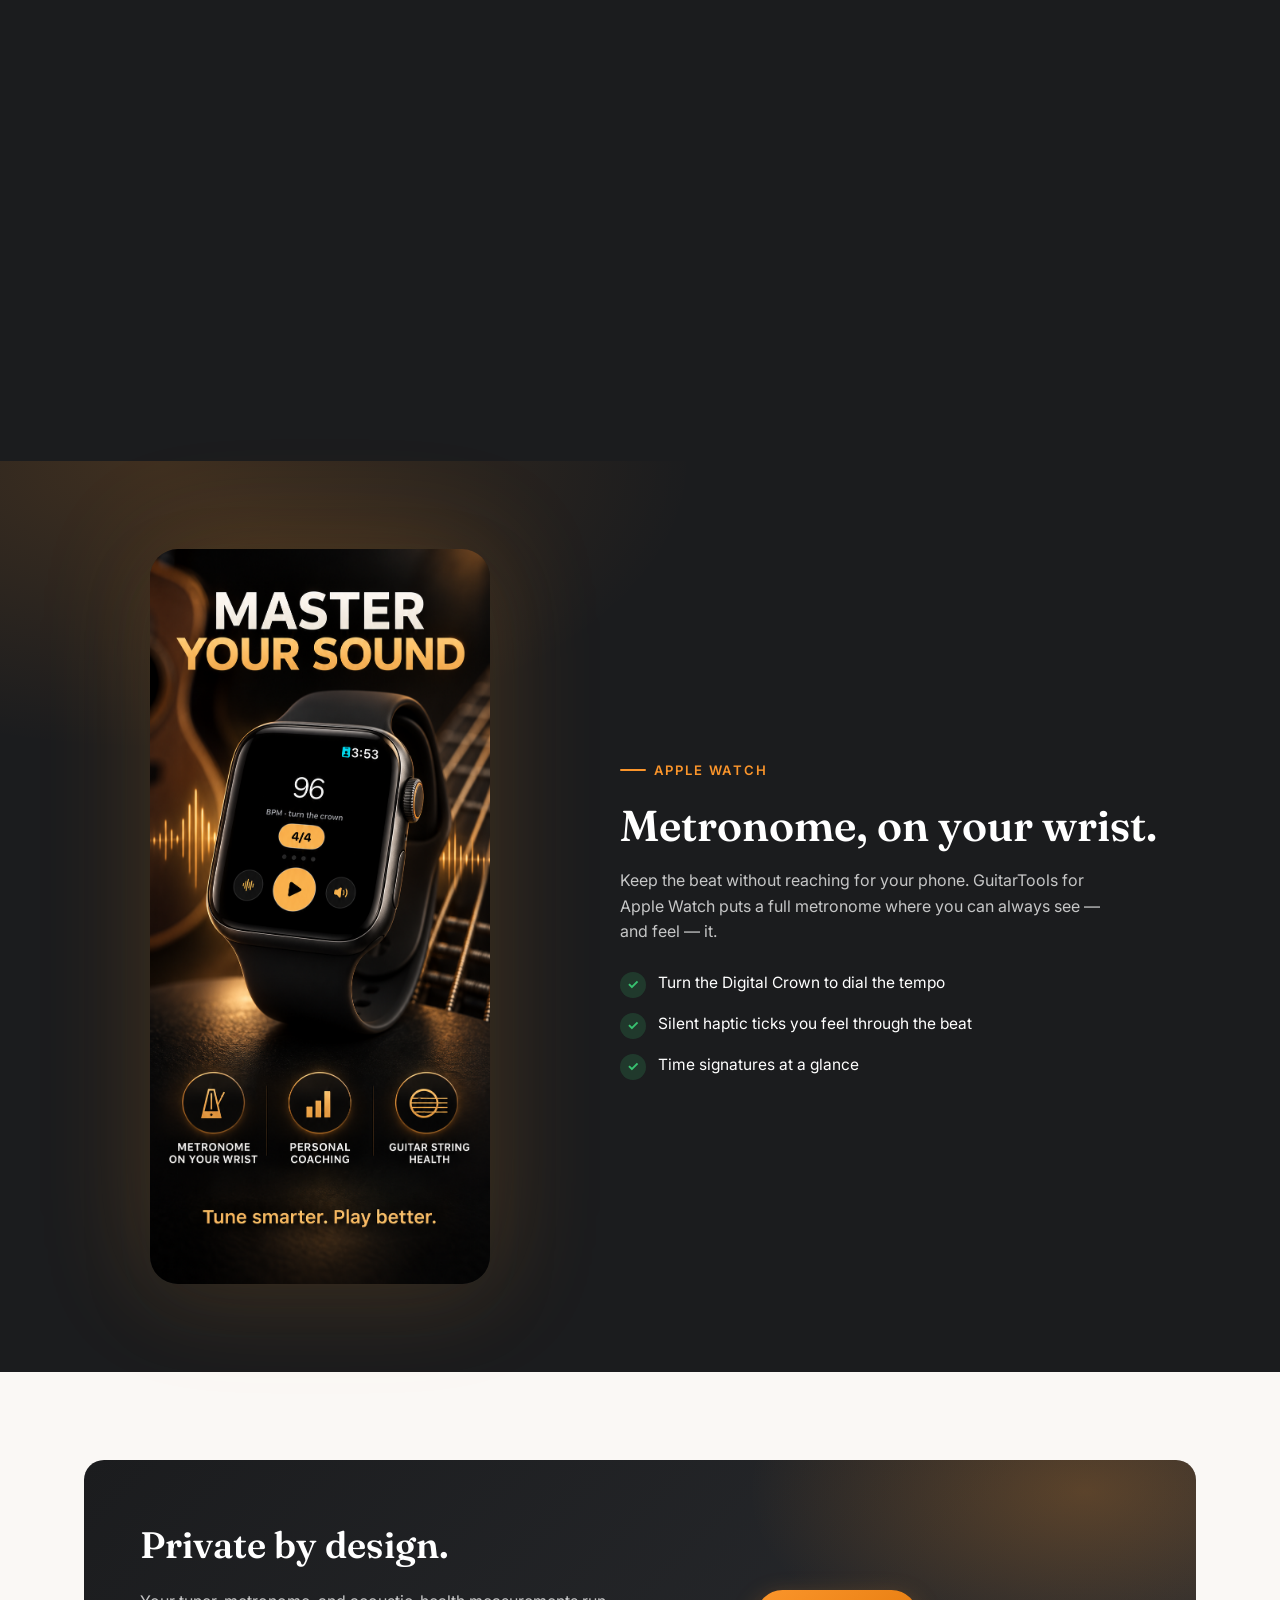
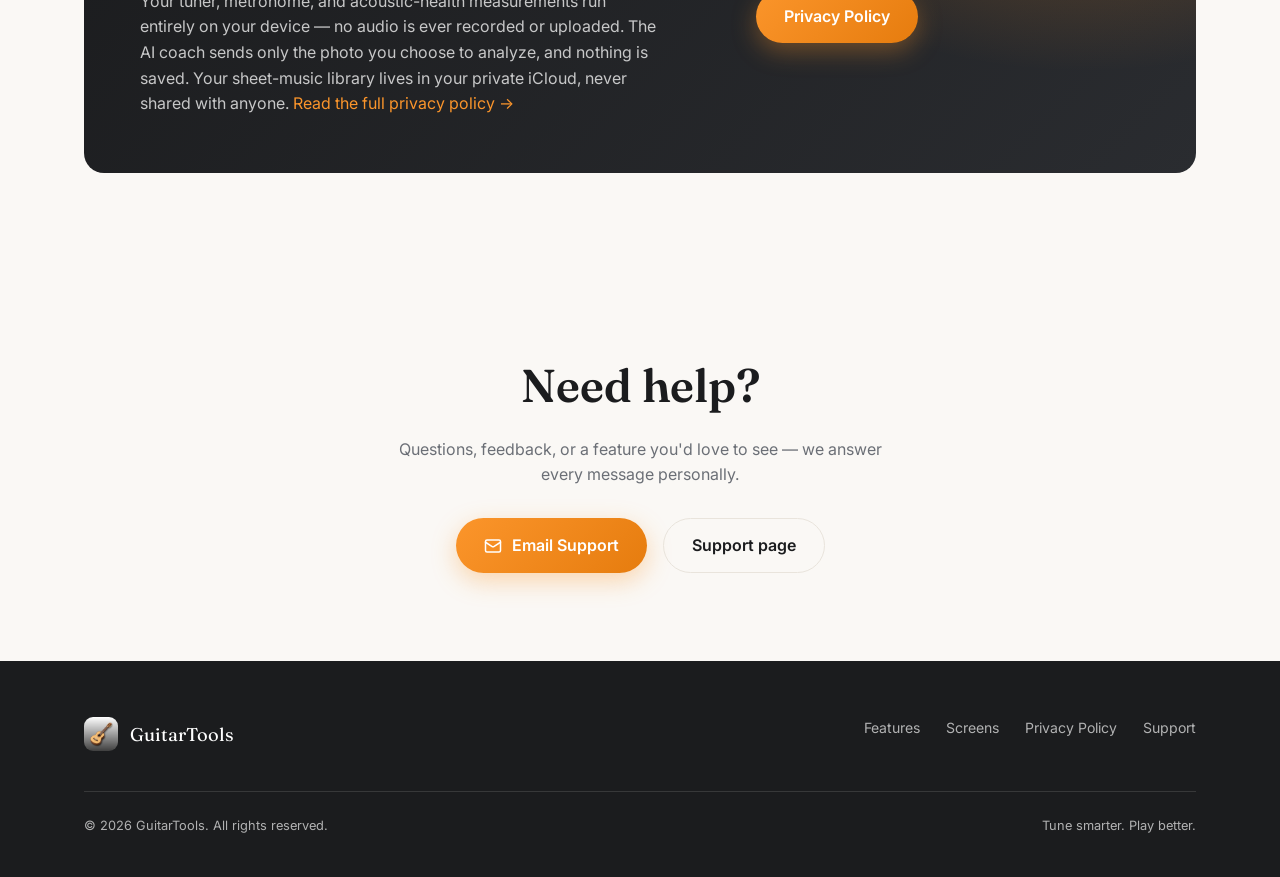
==== commit 43f4a5dc: "add sheet music feature to site and privacy policy Co-Authored-By: Claude Opus 4.8 <noreply@anthropi" ====
--- a/index.html
+++ b/index.html
@@ -4,7 +4,7 @@
   <meta charset="UTF-8">
   <meta name="viewport" content="width=device-width, initial-scale=1.0">
   <title>GuitarTools — Your Complete Guitar Toolkit</title>
-  <meta name="description" content="GuitarTools is the complete guitar toolkit for iPhone and Apple Watch: chromatic tuner with reference tones, precision metronome, acoustic string-health diagnostics, and an AI technique coach.">
+  <meta name="description" content="GuitarTools is the complete guitar toolkit for iPhone and Apple Watch: chromatic tuner with reference tones, precision metronome, acoustic string-health diagnostics, a sheet-music library, and an AI technique coach.">
 
   <link rel="icon" type="image/png" sizes="32x32" href="assets/icons/icon-32.png">
   <link rel="icon" type="image/png" sizes="48x48" href="assets/icons/icon-48.png">
@@ -15,7 +15,7 @@
 
   <meta property="og:type" content="website">
   <meta property="og:title" content="GuitarTools — Your Complete Guitar Toolkit">
-  <meta property="og:description" content="Tuner. Metronome. String health. AI coaching. See it. Measure it. Master it.">
+  <meta property="og:description" content="Tuner. Metronome. String health. Sheet music. AI coaching. See it. Measure it. Master it.">
   <meta property="og:image" content="assets/icons/icon-1024.png">
 
   <link rel="preconnect" href="https://fonts.googleapis.com">
@@ -49,9 +49,9 @@
   <header class="hero">
     <div class="hero-inner">
       <div class="hero-copy">
-        <span class="eyebrow">Chromatic Tuner · Metronome · AI Coach</span>
+        <span class="eyebrow">Chromatic Tuner · Metronome · Sheet Music · AI Coach</span>
         <h1>Your complete<br><span class="accent">guitar</span> toolkit.</h1>
-        <p class="lead">Tune with precision, keep time with confidence, measure the health of every string, and let an AI coach refine your technique — all in one beautifully crafted app for iPhone and Apple&nbsp;Watch.</p>
+        <p class="lead">Tune with precision, keep time with confidence, measure the health of every string, keep your scores in one place, and let an AI coach refine your technique — all in one beautifully crafted app for iPhone and Apple&nbsp;Watch.</p>
         <div class="hero-cta">
           <a class="appstore-badge" href="https://apps.apple.com/us/search?term=GuitarTools" aria-label="Download GuitarTools on the App Store">
             <img src="assets/appstore-badge.svg" alt="Download on the App Store">
@@ -75,9 +75,9 @@
   <section id="features">
     <div class="wrap">
       <div class="section-head reveal">
-        <span class="eyebrow">Four tools, one app</span>
+        <span class="eyebrow">Five tools, one app</span>
         <h2>Everything between you and your best playing</h2>
-        <p>From the first pluck to the final polish, GuitarTools covers the fundamentals — and the fine details.</p>
+        <p>From the first pluck to the final page, GuitarTools covers the fundamentals — and the fine details.</p>
       </div>
 
       <div class="features-grid">
@@ -118,6 +118,19 @@
           <div class="feature-tags">
             <span class="tag hot">Severity &amp; confidence rated</span>
             <span class="tag">Privacy-first</span>
+          </div>
+        </div>
+
+        <div class="feature-card wide reveal">
+          <div class="feature-icon">&#127932;</div>
+          <div class="feature-wide-copy">
+            <h3>Sheet Music Library</h3>
+            <p>Import your scores as PDFs from Files or any app with the share sheet, and they sync to your private iCloud. Read in a dark, music-stand-friendly view, annotate directly on the page, and pick up right where you left off.</p>
+          </div>
+          <div class="feature-tags">
+            <span class="tag hot">PDF import &amp; iCloud sync</span>
+            <span class="tag">Annotate on the page</span>
+            <span class="tag">Remembers your page</span>
           </div>
         </div>
       </div>
@@ -164,6 +177,26 @@
           <h3>Actionable Feedback</h3>
           <p>Severity-rated advice with exercises you can try right now.</p>
         </div>
+      </div>
+    </div>
+  </section>
+
+  <!-- ======================= SHEET MUSIC ======================= -->
+  <section id="sheet-music" class="sheet-section">
+    <div class="wrap sheet-inner">
+      <div class="sheet-copy reveal">
+        <span class="eyebrow">Sheet Music</span>
+        <h2>Your scores, right where you practice.</h2>
+        <p>Bring your PDF scores into GuitarTools from Files or any app with the share sheet. Your library syncs to your private iCloud, pages turn with a tap, and your place is remembered — even mid-phrase.</p>
+        <ul class="watch-points">
+          <li>Import PDFs from Files, email, or any app</li>
+          <li>Annotate directly on the page</li>
+          <li>Dark, music-stand-friendly reading view</li>
+          <li>Library syncs across your devices via iCloud</li>
+        </ul>
+      </div>
+      <div class="sheet-art reveal">
+        <div class="phone"><img src="assets/screens/sheet-music.jpg" alt="GuitarTools sheet music reader showing an imported score"></div>
       </div>
     </div>
   </section>
@@ -193,7 +226,7 @@
       <div class="privacy-banner reveal">
         <div>
           <h2>Private by design.</h2>
-          <p>Your tuner, metronome, and acoustic-health measurements run entirely on your device — no audio is ever recorded or uploaded. The AI coach sends only the photo you choose to analyze, and nothing is saved. <a href="privacy.html" style="color: var(--mango);">Read the full privacy policy &#8594;</a></p>
+          <p>Your tuner, metronome, and acoustic-health measurements run entirely on your device — no audio is ever recorded or uploaded. The AI coach sends only the photo you choose to analyze, and nothing is saved. Your sheet-music library lives in your private iCloud, never shared with anyone. <a href="privacy.html" style="color: var(--mango);">Read the full privacy policy &#8594;</a></p>
         </div>
         <div>
           <a class="btn btn-primary" href="privacy.html">Privacy Policy</a>
--- a/styles.css
+++ b/styles.css
@@ -300,6 +300,22 @@
 }
 .tag.hot { color: var(--mango-deep); background: var(--mango-soft); border-color: transparent; }
 
+.feature-card.wide {
+  grid-column: 1 / -1;
+  flex-direction: row;
+  align-items: center;
+  gap: 26px;
+  padding: 34px 32px;
+  background: linear-gradient(135deg, var(--card) 0%, #fff7ec 100%);
+}
+.feature-card.wide .feature-icon { flex: none; }
+.feature-card.wide h3 { font-size: 1.3rem; }
+.feature-card.wide p { flex: 1; max-width: 640px; font-size: 0.98rem; }
+@media (max-width: 1020px) {
+  .feature-card.wide { flex-direction: column; align-items: flex-start; gap: 16px; }
+  .feature-card.wide p { max-width: none; }
+}
+
 @media (max-width: 1020px) { .features-grid { grid-template-columns: repeat(2, 1fr); } }
 @media (max-width: 560px) { .features-grid { grid-template-columns: 1fr; } }
 
@@ -345,6 +361,40 @@
 
 @media (max-width: 900px) { .gallery-grid { grid-template-columns: repeat(2, 1fr); } }
 @media (max-width: 560px) { .gallery-grid { grid-template-columns: 1fr; max-width: 340px; margin: 0 auto; } }
+
+/* ---------- Sheet Music ---------- */
+
+.sheet-section {
+  background:
+    radial-gradient(900px 480px at 88% 0%, rgba(251, 149, 43, 0.16), transparent 60%),
+    var(--ink);
+  color: #fff;
+}
+.sheet-inner {
+  display: grid;
+  grid-template-columns: 1.1fr 0.9fr;
+  gap: 64px;
+  align-items: center;
+}
+.sheet-art { display: flex; justify-content: center; }
+.sheet-art .phone {
+  max-width: 330px;
+  background: #2a2c30;
+  box-shadow: var(--shadow-lg), 0 0 110px rgba(251, 149, 43, 0.22);
+}
+.sheet-copy h2 {
+  font-family: var(--font-display);
+  font-size: clamp(1.9rem, 3.4vw, 2.7rem);
+  font-weight: 600;
+  line-height: 1.15;
+  margin-bottom: 18px;
+}
+.sheet-copy p { color: rgba(255, 255, 255, 0.75); margin-bottom: 26px; max-width: 480px; }
+@media (max-width: 860px) {
+  .sheet-inner { grid-template-columns: 1fr; gap: 40px; text-align: center; }
+  .sheet-copy p { margin-left: auto; margin-right: auto; }
+  .sheet-art .phone { max-width: 300px; }
+}
 
 /* ---------- Watch ---------- */
 
